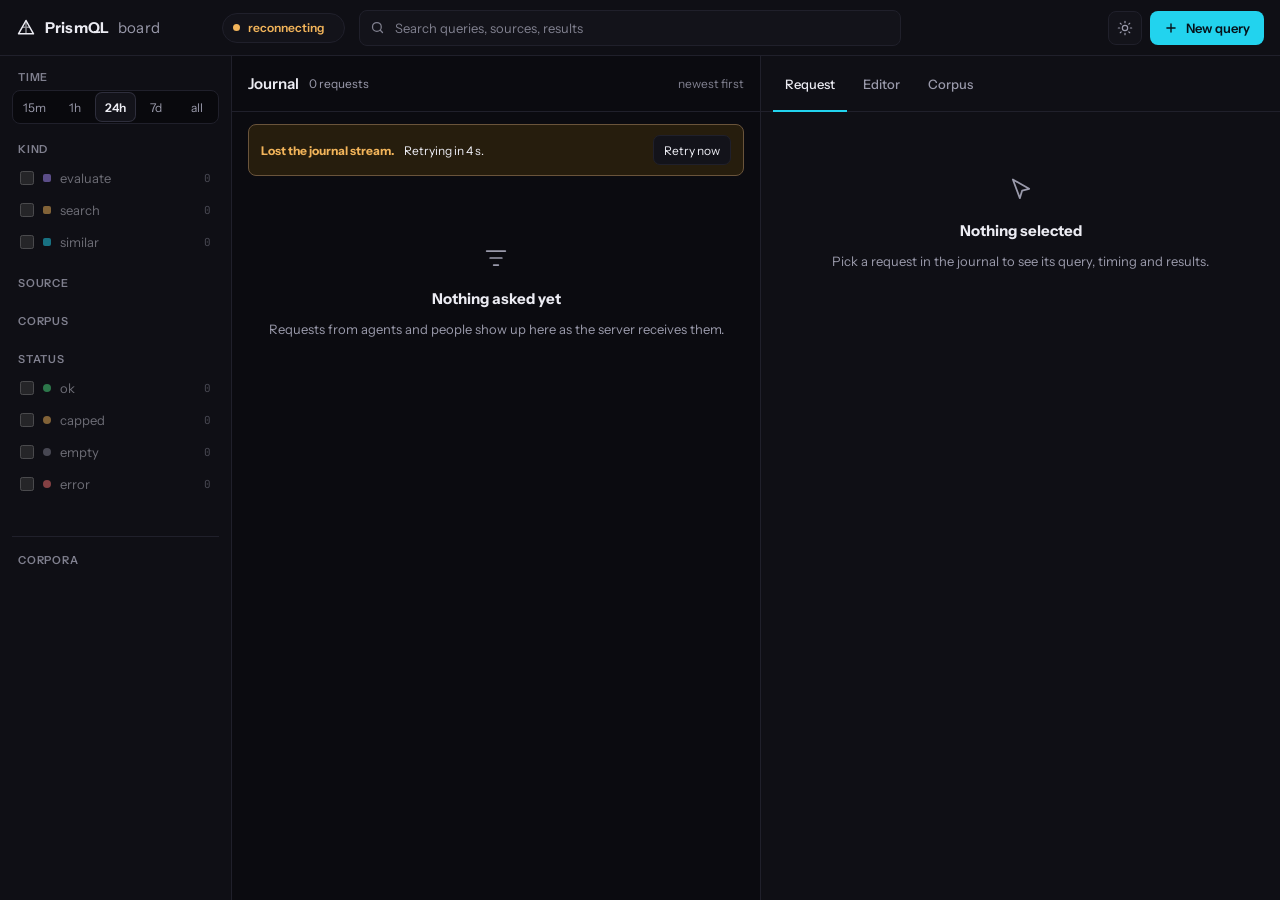
==== src/prismql/server/board/index.html @ 71e71f9e "Let the board's columns be resized Grips between the filters, the journal and the inspector drag wit" ====
<!doctype html>
<html lang="en">
<head>
  <meta charset="utf-8" />
  <meta name="viewport" content="width=device-width, initial-scale=1" />
  <title>PrismQL board</title>
  <link rel="preconnect" href="https://fonts.googleapis.com" />
  <link
    href="https://fonts.googleapis.com/css2?family=JetBrains+Mono:wght@400;500;600&family=Instrument+Sans:wght@400;500;600;700&display=swap"
    rel="stylesheet" />
  <link rel="stylesheet" href="board.css" />
  <link rel="stylesheet" href="board-views.css" />
  <link rel="stylesheet" href="board-full.css" />
  <link rel="stylesheet" href="board-corpus.css" />
</head>
<body>
  <div id="app" class="app t-dark">
    <header class="topbar" id="topbar">
      <div class="logo">
        <svg width="20" height="20" viewBox="0 0 24 24" fill="none" stroke="currentColor" stroke-width="1.8"
          stroke-linejoin="round" aria-hidden="true">
          <path d="M12 3 21 19H3z"></path>
          <path d="M12 3v16M7.5 11h9" opacity=".55"></path>
        </svg>
        PrismQL <span>board</span>
      </div>
      <button class="live off" type="button" id="live-toggle"
        aria-label="Resume the live journal" title="Resume the live journal">
        <i></i><b id="live-word">off</b><span id="live-sep" aria-hidden="true" hidden>&middot;</span><span
          id="live-note" aria-hidden="true"></span>
      </button>
      <label class="searchbox">
        <svg width="15" height="15" viewBox="0 0 24 24" fill="none" stroke="currentColor" stroke-width="2"
          stroke-linecap="round" aria-hidden="true">
          <circle cx="11" cy="11" r="7"></circle>
          <path d="m20 20-3.5-3.5"></path>
        </svg>
        <input type="search" id="search" placeholder="Search queries, sources, results"
          aria-label="Search the journal" />
      </label>
      <div style="margin-left: auto; display: flex; gap: 8px; align-items: center;">
        <button class="iconbtn" type="button" id="theme-toggle" aria-label="Switch to light theme"
          title="Switch to light theme">
          <svg id="theme-icon-sun" width="16" height="16" viewBox="0 0 24 24" fill="none" stroke="currentColor"
            stroke-width="1.8" stroke-linecap="round" aria-hidden="true">
            <circle cx="12" cy="12" r="4"></circle>
            <path
              d="M12 2v2M12 20v2M4.9 4.9l1.4 1.4M17.7 17.7l1.4 1.4M2 12h2M20 12h2M4.9 19.1l1.4-1.4M17.7 6.3l1.4-1.4">
            </path>
          </svg>
          <svg id="theme-icon-moon" width="16" height="16" viewBox="0 0 24 24" fill="none" stroke="currentColor"
            stroke-width="1.8" stroke-linecap="round" stroke-linejoin="round" aria-hidden="true" hidden>
            <path d="M20 14.5A8 8 0 0 1 9.5 4a8 8 0 1 0 10.5 10.5z"></path>
          </svg>
        </button>
        <button class="primary" type="button" id="new-query">
          <svg width="14" height="14" viewBox="0 0 24 24" fill="none" stroke="currentColor" stroke-width="2.4"
            stroke-linecap="round" aria-hidden="true">
            <path d="M12 5v14M5 12h14"></path>
          </svg>
          New query
        </button>
      </div>
    </header>

    <nav class="rail" id="rail" aria-label="Filters">
      <div>
        <h3>Time</h3>
        <div class="seg" id="rail-range" role="group" aria-label="Time range"></div>
      </div>
      <div>
        <h3>Kind</h3>
        <div id="rail-kind"></div>
      </div>
      <div>
        <h3>Source</h3>
        <div id="rail-source"></div>
      </div>
      <div>
        <h3>Corpus</h3>
        <div id="rail-corpus"></div>
      </div>
      <div>
        <h3>Status</h3>
        <div id="rail-status"></div>
      </div>
      <div id="rail-reset"></div>
      <div class="rail-corpora">
        <h3>Corpora</h3>
        <div id="rail-corpora"></div>
      </div>
    </nav>

    <main class="journal" id="journal" aria-label="Journal">
      <div class="jhead">
        <h2>Journal</h2>
        <span class="count" id="journal-count"></span>
        <div id="journal-errpill"></div>
        <span style="margin-left: auto; font-size: 12px; color: var(--faint);">newest first</span>
      </div>
      <div class="chips" id="journal-chips" hidden></div>
      <div class="list" id="journal-list" tabindex="0"
        aria-label="Requests. Arrow keys move, Enter opens the output full screen"></div>
    </main>

    <aside class="insp" id="inspector" aria-label="Inspector">
      <div class="tabs" role="tablist">
        <button class="tab on" id="tab-details" type="button" role="tab" aria-selected="true">Request</button>
        <button class="tab" id="tab-editor" type="button" role="tab" aria-selected="false">Editor</button>
        <button class="tab" id="tab-corpus" type="button" role="tab" aria-selected="false">Corpus</button>
      </div>
      <div class="pane" id="inspector-pane"></div>
    </aside>

    <section id="full" class="fv" tabindex="-1" aria-label="Request output" hidden></section>
  </div>

  <script src="prismql-lexer.js"></script>
  <script src="format.js"></script>
  <script src="query-format.js"></script>
  <script src="lexjson.js"></script>
  <script src="api.js"></script>
  <script src="board-util.js"></script>
  <script src="board-cols.js"></script>
  <script src="board-resize.js"></script>
  <script src="editor-logic.js"></script>
  <script src="editor-kinds.js"></script>
  <script src="inspector-format.js"></script>
  <script src="inspector-corpora.js"></script>
  <script src="inspector-page-logic.js"></script>
  <script src="inspector-ui.js"></script>
  <script src="inspector-fetch.js"></script>
  <script src="inspector-groups.js"></script>
  <script src="inspector-hits.js"></script>
  <script src="inspector-rows.js"></script>
  <script src="inspector-detail.js"></script>
  <script src="inspector-output.js"></script>
  <script src="rail.js"></script>
  <script src="corpus-logic.js"></script>
  <script src="corpus-schemas.js"></script>
  <script src="rail-corpora.js"></script>
  <script src="inspector-corpus.js"></script>
  <script src="journal-list.js"></script>
  <script src="journal.js"></script>
  <script src="inspector.js"></script>
  <script src="editor-actions.js"></script>
  <script src="editor-kindbar.js"></script>
  <script src="editor-build.js"></script>
  <script src="editor.js"></script>
  <script src="fullview-logic.js"></script>
  <script src="fullview-timeline-logic.js"></script>
  <script src="fullview-rows.js"></script>
  <script src="fullview-load.js"></script>
  <script src="fullview-rows-context.js"></script>
  <script src="fullview-data.js"></script>
  <script src="fullview-header.js"></script>
  <script src="fullview-fcenter.js"></script>
  <script src="fullview-summary.js"></script>
  <script src="fullview-timeline.js"></script>
  <script src="fullview-table.js"></script>
  <script src="fullview-focus.js"></script>
  <script src="fullview-body.js"></script>
  <script src="fullview.js"></script>
  <script src="board-stream.js"></script>
  <script src="board.js"></script>
</body>
</html>
---- src/prismql/server/board/board.css ----
/* PrismQL board — canvas tokens, base and layout (graph @aleph/prismql, node
   #76). Ported from docs/superpowers/specs/board-design/Main.dc.html
   <style> (~lines 14-97), one rule per line, same order as the canvas.
   Inspector/editor rules live in board-views.css, full-view rules in
   board-full.css — split to stay under the 150-line budget. The canvas's
   fixed 1440x900 becomes 100vw x 100vh here; .sc-interp qualifiers (a DC
   templating artifact, never present in this static markup) are dropped. */
html, body { height: 100%; }
.app {
  width: 100vw; height: 100vh; box-sizing: border-box;
  display: grid; grid-template-columns: var(--rail-w, 232px) minmax(0, 1fr) var(--insp-w, 520px);
  grid-template-rows: 56px minmax(0, 1fr); position: relative;
  background: var(--bg); color: var(--text); overflow: hidden;
  font-family: "Instrument Sans", system-ui, sans-serif;
}
/* explicit places, counted from the right: with the rail hidden on a
   narrow screen, auto-placement put the inspector first (#118) */
.rail { grid-row: 2; grid-column: 1 / 2; }
.journal { grid-row: 2; grid-column: -3 / -2; }
.insp { grid-row: 2; grid-column: -2 / -1; }
@media (max-width: 1099px) {
  .app { grid-template-columns: minmax(0, 1fr) var(--insp-w, 520px); }
  /* .app > … outranks the later .rail{display:flex} */
  .app > .rail, .app > .colgrip[data-col="rail"] { display: none; }
}
/* [hidden] is a UA default (display:none) that .fv{display:grid} on #full
   would otherwise override once that class alone decides visibility —
   pin it !important so the full view stays hidden until fullview.js
   removes the attribute (graph @aleph/prismql, node #76). */
[hidden] { display: none !important; }
body{margin:0;font-family:"Instrument Sans",system-ui,sans-serif;background:#0b0b10;color:#e8e8f0}
a{color:#22d3ee}a:hover{color:#67e8f9}
.t-dark{--bg:#0b0b10;--panel:#0f0f15;--surface:#13131a;--hover:#181821;--sel:#1a1f2c;--sunken:#09090d;--line:#20202b;--line-2:#2e2e3c;--text:#ececf3;--text-2:#c9c9d5;--muted:#9a9aab;--faint:#80808f;--ok:#4ade80;--ok-bg:#0f2418;--warn:#f2b45a;--warn-bg:#261d0d;--err:#f87171;--err-bg:#2a1214;--err-line:#5a2a2e;--focus:#22d3ee;--accent:#22d3ee;--accent-ink:#06121a;--mark:#3b3413;--k-evaluate:#a78bfa;--k-search:#f2b45a;--k-similar:#22d3ee;--tk-keyword:#b39dff;--tk-fn:#79c0ff;--tk-var:#eba6ff;--tk-str:#8ad9be;--tk-num:#6fe0c0;--tk-punct:#6f6f82;--skel:#16161f;--skel-hi:#22222e;color-scheme:dark}
.t-light{--bg:#f5f5f8;--panel:#fbfbfd;--surface:#ffffff;--hover:#f3f3f7;--sel:#e9f5f8;--sunken:#f0f0f4;--line:#e3e3ea;--line-2:#cfcfda;--text:#14141b;--text-2:#2d2d38;--muted:#585868;--faint:#6a6a79;--ok:#15803d;--ok-bg:#e8f6ed;--warn:#a1560b;--warn-bg:#fdf3e2;--err:#c81e1e;--err-bg:#fdefef;--err-line:#f1b5b5;--focus:#0e7490;--accent:#0e7490;--accent-ink:#ffffff;--mark:#fdf0b8;--k-evaluate:#6d28d9;--k-search:#a1560b;--k-similar:#0e7490;--tk-keyword:#6d28d9;--tk-fn:#1d4ed8;--tk-var:#a21caf;--tk-str:#047857;--tk-num:#0f766e;--tk-punct:#8a8a99;--skel:#ececf2;--skel-hi:#f8f8fb;color-scheme:light}
.app :focus-visible{outline:2px solid var(--focus);outline-offset:-2px}
.app .fv:focus-visible{outline:none}
.mono{font-family:"JetBrains Mono",ui-monospace,Menlo,monospace}
.tk-keyword{color:var(--tk-keyword);font-weight:600}.tk-fn{color:var(--tk-fn)}.tk-var{color:var(--tk-var);font-style:italic}.tk-str{color:var(--tk-str)}.tk-num{color:var(--tk-num)}.tk-punct{color:var(--tk-punct)}
button{font:inherit;color:inherit}
.topbar{grid-column:1 / -1;display:flex;align-items:center;gap:14px;padding:0 16px;border-bottom:1px solid var(--line);background:var(--panel)}
.logo{display:flex;align-items:center;gap:9px;font-weight:700;font-size:15px;letter-spacing:.01em;width:192px}
.logo > span{font-weight:400;color:var(--muted)}
.live{display:flex;align-items:center;gap:8px;height:30px;padding:0 12px 0 10px;border:1px solid var(--line);border-radius:999px;background:var(--surface);font-size:12px;color:var(--muted);cursor:pointer;white-space:nowrap}
.live:hover{border-color:var(--line-2)}
.live b{font-weight:600;color:var(--ok)}
.live i{width:7px;height:7px;border-radius:50%;background:var(--ok);animation:pulse 2s ease-out infinite}
.live.off b{color:var(--muted)}.live.off i{background:var(--faint);animation:none}
.live.down b{color:var(--warn)}.live.down i{background:var(--warn);animation:none}
@keyframes pulse{0%{box-shadow:0 0 0 0 color-mix(in srgb,var(--ok) 55%,transparent)}70%{box-shadow:0 0 0 6px transparent}100%{box-shadow:0 0 0 0 transparent}}
.searchbox{flex:1;max-width:520px;display:flex;align-items:center;gap:8px;height:34px;padding:0 10px;border:1px solid var(--line);border-radius:8px;background:var(--surface);color:var(--faint)}
.searchbox:focus-within{border-color:var(--focus)}
.searchbox input{flex:1;border:0;background:none;outline:none;font:inherit;font-size:13px;color:var(--text)}
.searchbox input::placeholder{color:var(--faint)}
.iconbtn{width:34px;height:34px;display:flex;align-items:center;justify-content:center;border:1px solid var(--line);border-radius:8px;background:var(--surface);color:var(--muted);cursor:pointer;padding:0;flex-shrink:0}
.iconbtn:hover{color:var(--text);border-color:var(--line-2)}
.iconbtn.sm{width:28px;height:28px;border-radius:6px}
.primary{display:flex;align-items:center;gap:8px;height:34px;padding:0 14px;border:0;border-radius:8px;background:var(--accent);color:var(--accent-ink);font-weight:600;font-size:13px;cursor:pointer;white-space:nowrap}
.primary:hover{filter:brightness(1.08)}
.primary:disabled{opacity:.6;cursor:progress}
.ghost{display:flex;align-items:center;gap:6px;height:30px;padding:0 10px;border:1px solid var(--line);border-radius:7px;background:var(--surface);font-size:12px;color:var(--text);cursor:pointer;white-space:nowrap}
.ghost:hover{border-color:var(--line-2)}
.kbd{font:500 10px "JetBrains Mono",monospace;padding:1px 5px;border-radius:4px;border:1px solid color-mix(in srgb,currentColor 35%,transparent);opacity:.8}
.rail{border-right:1px solid var(--line);background:var(--panel);overflow:auto;padding:14px 12px 20px;display:flex;flex-direction:column;gap:18px}
.rail h3{margin:0 0 6px 6px;font-size:11px;font-weight:600;letter-spacing:.07em;text-transform:uppercase;color:var(--faint)}
.seg{display:grid;grid-template-columns:repeat(5,minmax(0,1fr));gap:2px;padding:2px;border:1px solid var(--line);border-radius:8px;background:var(--sunken)}
.seg button{height:28px;border:0;border-radius:6px;background:none;font-size:12px;color:var(--muted);cursor:pointer}
.seg button:hover{color:var(--text)}
.seg button.on{background:var(--surface);color:var(--text);font-weight:600;box-shadow:0 0 0 1px var(--line-2)}
.facet{display:flex;align-items:center;gap:9px;height:32px;padding:0 8px;border-radius:7px;font-size:13px;color:var(--text-2);cursor:pointer}
.facet:hover{background:var(--hover)}
.facet input{margin:0;width:14px;height:14px;accent-color:var(--focus);flex-shrink:0}
.facet .dot{width:8px;height:8px;border-radius:2px;flex-shrink:0}
.facet .n{margin-left:auto;font:11px "JetBrains Mono",monospace;color:var(--faint)}
.facet .who{font-size:10px;color:var(--faint);border:1px solid var(--line);border-radius:4px;padding:0 4px;line-height:15px}
.facet.zero{opacity:.5}
.reset{align-self:flex-start;margin-left:6px;border:0;background:none;padding:0;font-size:12px;color:var(--accent);cursor:pointer;text-decoration:underline;text-underline-offset:3px}
.journal{display:flex;flex-direction:column;min-width:0;min-height:0;background:var(--bg)}
.jhead{display:flex;align-items:center;gap:10px;padding:12px 16px;border-bottom:1px solid var(--line);min-height:56px;box-sizing:border-box;flex-wrap:wrap}
.jhead h2{margin:0;font-size:15px;font-weight:600}
.jhead .count{font-size:12px;color:var(--muted)}
.errpill{display:flex;align-items:center;gap:6px;height:24px;padding:0 9px;border-radius:999px;border:1px solid var(--err-line);background:var(--err-bg);color:var(--err);font-size:12px;cursor:pointer}
.chips{display:flex;gap:6px;flex-wrap:wrap;padding:8px 16px;border-bottom:1px solid var(--line)}
.chip{display:flex;align-items:center;gap:6px;height:26px;padding:0 4px 0 10px;border:1px solid var(--line-2);border-radius:999px;background:var(--surface);font-size:12px;color:var(--text-2)}
.chip b{font-weight:500;color:var(--faint)}
.chip button{width:20px;height:20px;border:0;border-radius:50%;background:none;color:var(--faint);cursor:pointer;display:flex;align-items:center;justify-content:center;padding:0}
.chip button:hover{background:var(--hover);color:var(--text)}
.newpill{margin:10px auto 0;display:flex;align-items:center;gap:8px;height:30px;padding:0 14px;border:0;border-radius:999px;background:var(--accent);color:var(--accent-ink);font-size:12px;font-weight:600;cursor:pointer;box-shadow:0 4px 14px rgba(0,0,0,.25)}
.list{flex:1;min-height:0;overflow:auto;outline:none}
.day{position:sticky;top:0;z-index:1;display:flex;gap:8px;align-items:baseline;padding:8px 16px;background:color-mix(in srgb,var(--bg) 92%,transparent);backdrop-filter:blur(6px);border-bottom:1px solid var(--line);font-size:12px;font-weight:600;color:var(--text)}
.day > span{font-weight:400;color:var(--faint)}
.row{display:grid;grid-template-columns:76px minmax(0,1fr);gap:12px;width:100%;box-sizing:border-box;padding:10px 16px 10px 16px;border:0;border-bottom:1px solid var(--line);background:none;text-align:left;cursor:pointer;position:relative}
.row:hover{background:var(--hover)}
.row.sel{background:var(--sel)}
.row.sel::before{content:"";position:absolute;left:0;top:0;bottom:0;width:2px;background:var(--accent)}
.row.fresh{animation:fresh 2.4s ease-out}
@keyframes fresh{from{background:color-mix(in srgb,var(--accent) 18%,transparent)}to{background:transparent}}
.time{display:flex;flex-direction:column;gap:2px;padding-top:1px}
.time .abs{font:500 12px "JetBrains Mono",monospace;color:var(--text-2)}
.time .rel{font-size:11px;color:var(--faint)}
.rmain{display:flex;flex-direction:column;gap:5px;min-width:0}
.meta{display:flex;align-items:center;gap:8px;font-size:12px;color:var(--muted);min-width:0}
.kind{font:600 10px "JetBrains Mono",monospace;letter-spacing:.04em;text-transform:uppercase;padding:2px 6px;border-radius:4px;border:1px solid var(--line-2);background:var(--surface)}
.kind.evaluate{color:var(--k-evaluate)}.kind.search{color:var(--k-search)}.kind.similar{color:var(--k-similar)}
.src{color:var(--text);font-weight:500}
.corpus{color:var(--faint)}
.res{margin-left:auto;display:flex;align-items:center;gap:6px;font:12px "JetBrains Mono",monospace;color:var(--text-2);white-space:nowrap}
.res.s-error{color:var(--err)}.res.s-capped{color:var(--warn)}.res.s-empty{color:var(--faint)}
.dur{font:11px "JetBrains Mono",monospace;color:var(--faint);width:58px;text-align:right;white-space:nowrap}
.dur.slow{color:var(--warn)}
.qline{font:12.5px/1.5 "JetBrains Mono",monospace;color:var(--text-2);white-space:nowrap;overflow:hidden;text-overflow:ellipsis}
.empty{display:flex;flex-direction:column;align-items:center;gap:10px;padding:64px 24px;text-align:center;font-size:13px;line-height:1.5;color:var(--muted)}
.empty strong{font-size:15px;color:var(--text)}
.banner{display:flex;align-items:center;gap:10px;margin:12px 16px 4px;padding:10px 12px;border:1px solid color-mix(in srgb,var(--warn) 35%,var(--line));border-radius:8px;background:var(--warn-bg);font-size:12px;color:var(--text)}
.banner b{color:var(--warn)}
---- src/prismql/server/board/board-views.css ----
/* PrismQL board — inspector and editor rules (graph @aleph/prismql, node
   #76). Ported from Main.dc.html ~lines 98-164, one rule per line, same
   order as the canvas. Full-view rules live in board-full.css. */
.insp{border-left:1px solid var(--line);background:var(--panel);display:flex;flex-direction:column;min-width:0;min-height:0}
.tabs{display:flex;gap:4px;padding:0 12px;border-bottom:1px solid var(--line);height:56px;align-items:stretch;box-sizing:border-box}
.tab{display:flex;align-items:center;gap:8px;padding:1px 12px 0;box-sizing:border-box;border:0;border-bottom:2px solid transparent;background:none;font-size:13px;font-weight:500;color:var(--muted);cursor:pointer;margin-bottom:-1px}
.tab:hover{color:var(--text)}
.tab.on{color:var(--text);border-bottom-color:var(--accent)}
.pane{flex:1;min-height:0;overflow:auto;padding:16px 18px 24px;display:flex;flex-direction:column;gap:16px}
/* Finding 6: "Nothing selected" is the pane's only content then — cancel
   the pane's own top padding so its icon/title fall on the same lines as
   the journal's "Nothing asked yet" (#journal-list has no top padding). */
.pane > .empty{margin-top:-16px}
.dhead{display:flex;align-items:center;gap:8px}
.badge{display:flex;align-items:center;gap:5px;height:22px;padding:0 8px;border-radius:999px;font-size:11px;font-weight:600}
.badge.s-ok{color:var(--ok);background:var(--ok-bg)}.badge.s-error{color:var(--err);background:var(--err-bg)}.badge.s-capped{color:var(--warn);background:var(--warn-bg)}.badge.s-empty{color:var(--muted);background:var(--sunken)}
.when{font-size:18px;font-weight:600;letter-spacing:-.005em;color:var(--text);margin:0}
.when > span{font-weight:400;color:var(--muted);font-size:14px}
.code{position:relative;border:1px solid var(--line);border-radius:10px;background:var(--surface);padding:12px 44px 12px 14px;font:13px/1.6 "JetBrains Mono",monospace;color:var(--text-2);white-space:pre-wrap;word-break:break-word}
.code .copy{position:absolute;top:8px;right:8px}
.acts{display:flex;gap:8px}
.kv{display:grid;grid-template-columns:96px minmax(0,1fr);gap:8px 12px;font-size:13px;margin:0}
.kv dt{color:var(--faint)}
.kv dd{margin:0;color:var(--text-2);min-width:0}
.sect{display:flex;align-items:center;gap:8px;font-size:11px;font-weight:600;letter-spacing:.07em;text-transform:uppercase;color:var(--faint);padding-top:4px;border-top:1px solid var(--line);padding-top:16px}
.sect .push{margin-left:auto;text-transform:none;letter-spacing:0;font-weight:400}
.chains{display:flex;flex-direction:column;gap:12px}
.chain{border:1px solid var(--line);border-radius:10px;background:var(--surface);padding:10px 12px}
.gtitle{display:flex;gap:8px;font:11px "JetBrains Mono",monospace;color:var(--faint);margin-bottom:8px}
.ev{display:grid;grid-template-columns:22px minmax(0,1fr);gap:10px}
.ev .n{width:20px;height:20px;border-radius:50%;border:1px solid var(--line-2);background:var(--panel);color:var(--k-evaluate);font:600 10px "JetBrains Mono",monospace;display:flex;align-items:center;justify-content:center}
.ev .l{display:flex;gap:8px;flex-wrap:wrap;align-items:baseline;font-size:11px;color:var(--muted)}
.ev .l .k{font:600 11px "JetBrains Mono",monospace;color:var(--text)}
.ev .l .a{color:var(--k-similar)}
.ev .l .t{font-family:"JetBrains Mono",monospace;margin-left:auto}
.ev .x{font-size:13px;line-height:1.5;color:var(--text-2);margin-top:3px}
/* one rail through a group: the badge sits on it, and a stem runs from each
   badge down through its text to the gap line and the next badge */
.ev .spine{display:flex;flex-direction:column;align-items:center}
.ev:not(:last-child) .spine::after{content:"";flex:1;width:1px;background:var(--line-2)}
.gapl{display:grid;grid-template-columns:22px minmax(0,1fr);gap:10px;align-items:center;height:26px}
.gapl i{justify-self:center;width:1px;height:100%;background:var(--line-2)}
.gapl > span{font:11px "JetBrains Mono",monospace;color:var(--faint)}
.hit{display:grid;grid-template-columns:52px minmax(0,1fr);gap:12px;padding:10px 0;border-bottom:1px solid var(--line)}
.hit:last-child{border-bottom:0}
.hit.noscore{grid-template-columns:minmax(0,1fr)}
.hit .sc{font:500 12px "JetBrains Mono",monospace;color:var(--k-similar)}
.hit .bar{height:3px;border-radius:2px;background:var(--line-2);margin-top:6px;overflow:hidden}
.hit .bar i{display:block;height:3px;background:var(--k-similar)}
.hit .x{font-size:13px;line-height:1.5;color:var(--text-2);margin-top:3px}
mark{background:var(--mark);color:inherit;border-radius:2px;padding:0 1px}
.rows-table{width:100%;border-collapse:collapse;font-size:13px}
.rows-table td{padding:7px 10px;border-bottom:1px solid var(--line);color:var(--text-2)}
.rows-table tr:last-child td{border-bottom:0}
.rows-table .k{font:12px "JetBrains Mono",monospace;color:var(--text)}
.rows-table .v{text-align:right;font:12px "JetBrains Mono",monospace}
.big{display:flex;align-items:baseline;gap:10px;padding:14px 16px;border:1px solid var(--line);border-radius:10px;background:var(--surface)}
.big b{font:600 32px "JetBrains Mono",monospace;color:var(--text)}
.big > span{font-size:13px;color:var(--muted)}
.errbox{border:1px solid var(--err-line);border-radius:10px;background:var(--err-bg);padding:12px 14px;display:flex;flex-direction:column;gap:6px}
.errbox .m{font:13px/1.5 "JetBrains Mono",monospace;color:var(--err)}
.errbox .p{font-size:12px;color:var(--muted)}
.file{display:flex;align-items:center;gap:10px;padding:12px 14px;border:1px solid var(--line);border-radius:10px;background:var(--surface);font-size:13px;color:var(--text-2)}
.file code{font:12px "JetBrains Mono",monospace;color:var(--text)}
.more{display:flex;align-items:center;gap:10px;font-size:12px;color:var(--muted)}
.editor{position:relative;height:188px;border:1px solid var(--line);border-radius:10px;background:var(--surface);flex-shrink:0}
.editor:focus-within{border-color:var(--focus)}
.editor.bad{border-color:var(--err)}
.editor pre,.editor textarea{position:absolute;top:0;left:0;width:100%;height:100%;margin:0;box-sizing:border-box;padding:12px 14px;border:0;font:13px/1.6 "JetBrains Mono",ui-monospace,Menlo,monospace;white-space:pre-wrap;word-break:break-word;letter-spacing:0}
.editor pre{color:var(--text-2);pointer-events:none;overflow:hidden}
.editor textarea{background:transparent;color:transparent;caret-color:var(--text);resize:none;outline:none;overflow:auto;border-radius:10px}
.editor textarea::selection{background:color-mix(in srgb,var(--focus) 30%,transparent);color:transparent}
.opts{display:flex;align-items:center;gap:14px;font-size:12px;color:var(--muted);flex-wrap:wrap}
.opts label{display:flex;align-items:center;gap:7px}
.field{height:30px;box-sizing:border-box;padding:0 8px;border:1px solid var(--line);border-radius:7px;background:var(--surface);color:var(--text);font:inherit;font-size:12px}
.opts input[type=checkbox]{margin:0;accent-color:var(--focus)}
.inline-err{display:flex;gap:10px;align-items:baseline;padding:10px 12px;border:1px solid var(--err-line);border-radius:8px;background:var(--err-bg);font:12px "JetBrains Mono",monospace;color:var(--err)}
.inline-note,.dict-note{font-size:11px;color:var(--faint);padding:2px 0}
.recent{display:flex;flex-direction:column}
.recent button{display:grid;grid-template-columns:64px minmax(0,1fr);gap:10px;padding:8px 6px;border:0;border-bottom:1px solid var(--line);background:none;text-align:left;cursor:pointer;border-radius:0}
.recent button:hover{background:var(--hover)}
.recent .t{font:11px "JetBrains Mono",monospace;color:var(--faint);padding-top:2px}
.recent .q{font:12px/1.5 "JetBrains Mono",monospace;color:var(--text-2);white-space:nowrap;overflow:hidden;text-overflow:ellipsis}
.skel{height:64px;border-radius:10px;background:linear-gradient(90deg,var(--skel) 30%,var(--skel-hi) 50%,var(--skel) 70%);background-size:300% 100%;animation:shimmer 1.3s linear infinite}
@keyframes shimmer{from{background-position:100% 0}to{background-position:-200% 0}}
/* the editor's kind switch and a scout's number fields (#111) */
.seg.kinds{grid-template-columns:repeat(3,minmax(0,1fr));flex-shrink:0}
.field.num{width:64px}
.editor textarea::placeholder{color:var(--faint)}
.recent .k{color:var(--faint);margin-right:8px}
/* the grips between the columns (#118); board-resize.js sets the widths */
.colgrip{position:absolute;top:56px;bottom:0;width:9px;z-index:5;cursor:col-resize;touch-action:none;outline:none}
.colgrip[data-col=rail]{left:calc(var(--rail-w,232px) - 4px)}
.colgrip[data-col=insp]{right:calc(var(--insp-w,520px) - 5px)}
.colgrip::after{content:"";position:absolute;left:3px;top:0;bottom:0;width:3px;border-radius:2px;background:transparent;transition:background .12s}
.colgrip:hover::after,.colgrip:focus-visible::after,.colgrip.on::after{background:var(--focus)}
.app.resizing{cursor:col-resize;user-select:none}
---- src/prismql/server/board/board-full.css ----
/* PrismQL board — the full-view overlay (#full): timeline, table, raw
   JSONL (graph @aleph/prismql, node #76). Ported from Main.dc.html ~lines
   165-249, one rule per line, same order as the canvas. */
.fv{position:absolute;top:0;left:0;right:0;bottom:0;z-index:20;display:grid;grid-template-rows:56px auto auto minmax(0,1fr);background:var(--bg);outline:none}
.fhead{display:flex;align-items:center;gap:12px;padding:0 16px;border-bottom:1px solid var(--line);background:var(--panel);min-width:0}
.back{display:flex;align-items:center;gap:8px;height:34px;padding:0 10px 0 8px;border:1px solid var(--line);border-radius:8px;background:var(--surface);font-size:13px;font-weight:500;cursor:pointer;flex:none}
.back:hover{border-color:var(--line-2)}
.vsep{width:1px;height:24px;background:var(--line);flex:none}
.fwhen{font-size:14px;font-weight:600;color:var(--text);white-space:nowrap}
.fwhen > span{font-weight:400;color:var(--muted)}
.fmeta{font-size:12px;color:var(--muted);white-space:nowrap;overflow:hidden;text-overflow:ellipsis;min-width:0}
.fmeta b{font-weight:500;color:var(--text-2)}
.iconbtn:disabled{opacity:.4;cursor:default}
.fsum{display:grid;grid-template-columns:minmax(0,1fr) auto;gap:16px;padding:16px 24px;border-bottom:1px solid var(--line);align-items:stretch}
.fsum .code{max-height:96px;overflow:auto;box-sizing:border-box}
.tiles{display:grid;grid-template-columns:repeat(4,148px);gap:8px}
.tile{border:1px solid var(--line);border-radius:10px;background:var(--surface);padding:10px 12px;display:flex;flex-direction:column;gap:4px;justify-content:center}
.tile b{font:600 15px "JetBrains Mono",monospace;color:var(--text);white-space:nowrap;overflow:hidden;text-overflow:ellipsis;min-width:0}
.tile > span{font-size:11px;color:var(--faint)}
.fbar{display:flex;align-items:center;gap:12px;padding:10px 24px;border-bottom:1px solid var(--line);min-width:0}
.vseg{display:flex;gap:2px;padding:2px;border:1px solid var(--line);border-radius:8px;background:var(--sunken);flex:none}
.vseg button{height:28px;padding:0 12px;border:0;border-radius:6px;background:none;font-size:12px;color:var(--muted);cursor:pointer;white-space:nowrap}
.vseg button:hover{color:var(--text)}
.vseg button.on{background:var(--surface);color:var(--text);font-weight:600;box-shadow:0 0 0 1px var(--line-2)}
.fsearch{width:240px;flex:none;height:32px}
.achips{display:flex;gap:6px;min-width:0;overflow:hidden}
.achip{height:28px;padding:0 10px;border:1px solid var(--line);border-radius:999px;background:var(--surface);font-size:12px;color:var(--muted);cursor:pointer;white-space:nowrap}
.achip:hover{color:var(--text)}
.achip.on{border-color:var(--k-similar);color:var(--text);background:color-mix(in srgb,var(--k-similar) 14%,var(--surface))}
.fnote{margin-left:auto;font-size:12px;color:var(--faint);white-space:nowrap;flex:none}
.fbody{min-height:0;display:grid;grid-template-rows:minmax(0,1fr)}
.tl{display:grid;grid-template-columns:340px minmax(0,1fr);min-height:0}
.gnav{border-right:1px solid var(--line);overflow:auto;background:var(--panel)}
.gitem{display:flex;flex-direction:column;gap:5px;width:100%;box-sizing:border-box;padding:12px 16px;border:0;border-bottom:1px solid var(--line);background:none;text-align:left;cursor:pointer;position:relative}
.gitem:hover{background:var(--hover)}
.gitem.on{background:var(--sel)}
.gitem.on::before{content:"";position:absolute;left:0;top:0;bottom:0;width:2px;background:var(--accent)}
.gitem .top{display:flex;gap:8px;align-items:baseline;font-size:12px;color:var(--muted)}
.gitem .top b{font:600 12px "JetBrains Mono",monospace;color:var(--text)}
.gitem .top .ag{color:var(--k-similar)}
.gitem .top .sp{margin-left:auto;font:11px "JetBrains Mono",monospace}
.gitem .sn{font-size:12.5px;color:var(--text-2);white-space:nowrap;overflow:hidden;text-overflow:ellipsis}
.gitem .dt{font:11px "JetBrains Mono",monospace;color:var(--faint)}
.gdetail{overflow:auto;padding:24px 40px 48px 24px}
.gdh{display:flex;align-items:baseline;gap:12px;margin:0 0 20px 170px;flex-wrap:wrap}
.gdh h3{margin:0;font-size:20px;font-weight:600}
.gdh > span{font-size:13px;color:var(--muted)}
.tev{display:grid;grid-template-columns:132px 24px minmax(0,1fr);column-gap:14px}
.tev .tm{text-align:right;padding-top:11px}
.tev .tm b{display:block;font:600 14px "JetBrains Mono",monospace;color:var(--text)}
.tev .tm > span{font:11px "JetBrains Mono",monospace;color:var(--faint)}
/* one dashed line through a group: it enters each dot from above (except
   the first) and leaves it downwards (except the last), meeting the gap rows */
.tev .rl{display:flex;flex-direction:column;align-items:center}
.tev .rl::before{content:"";flex:none;height:15px}
.tev .rl i{flex:none;width:10px;height:10px;border-radius:50%;border:2px solid var(--k-evaluate);background:var(--bg)}
.tev ~ .tev .rl::before,.tev:not(:last-child) .rl::after{width:2px;background:repeating-linear-gradient(to bottom,var(--line-2) 0 4px,transparent 4px 8px)}
.tev:not(:last-child) .rl::after{content:"";flex:1}
.tev .card{border:1px solid var(--line);border-radius:10px;background:var(--surface);padding:12px 16px}
.tev .card .l{display:flex;gap:10px;align-items:baseline;font-size:12px;color:var(--muted)}
.tev .card .l .k{font:600 12px "JetBrains Mono",monospace;color:var(--text)}
.tev .card .l .a{color:var(--k-similar)}
.tev .card .l .e{margin-left:auto;font:11px "JetBrains Mono",monospace;color:var(--faint)}
.tev .card .x{font-size:15px;line-height:1.6;color:var(--text-2);margin-top:6px}
.tgap{display:grid;grid-template-columns:132px 24px minmax(0,1fr);column-gap:14px;height:72px}
.tgap .rl{display:flex;justify-content:center}
.tgap .rl em{width:2px;height:100%;background:repeating-linear-gradient(to bottom,var(--line-2) 0 4px,transparent 4px 8px)}
.tgap .lab{align-self:center;font:12px "JetBrains Mono",monospace;color:var(--faint)}
.tgap .dur{align-self:center;text-align:right;width:auto;font:600 12px "JetBrains Mono",monospace;color:var(--muted)}
.tbl{overflow:auto;min-height:0;font-size:13px}
.tr{display:grid;column-gap:16px;padding:0 24px;border-bottom:1px solid var(--line);align-items:start}
.tr > span{padding:10px 0;min-width:0}
.tr:not(.th):hover{background:var(--hover)}
.tr.th{position:sticky;top:0;z-index:1;background:var(--panel)}
.tr.th > span{font-size:11px;font-weight:600;letter-spacing:.06em;text-transform:uppercase;color:var(--faint)}
.tr.first{border-top:1px solid var(--line-2)}
.tr .m{font:12px/1.6 "JetBrains Mono",monospace;color:var(--text-2);white-space:nowrap}
.tr .k{font:600 12px/1.6 "JetBrains Mono",monospace;color:var(--text);white-space:nowrap;overflow:hidden;text-overflow:ellipsis}
.tr .a{color:var(--k-similar);white-space:nowrap;overflow:hidden;text-overflow:ellipsis}
.tr .g{font:600 12px/1.6 "JetBrains Mono",monospace;color:var(--k-evaluate)}
.tr .x{color:var(--text-2);line-height:1.55}
.tr .v{font:12px/1.6 "JetBrains Mono",monospace;color:var(--text-2)}
.tr .sbar{height:3px;border-radius:2px;background:var(--line-2);margin-top:6px;overflow:hidden;width:72px}
.tr .sbar i{display:block;height:3px;background:var(--k-similar)}
.raw{overflow:auto;min-height:0;padding:12px 0;font:12.5px/1.7 "JetBrains Mono",monospace;background:var(--sunken)}
.raw .ln{display:grid;grid-template-columns:56px minmax(0,1fr);column-gap:16px}
.raw .ln:hover{background:var(--hover)}
.raw .no{text-align:right;color:var(--faint);user-select:none}
.raw .cd{white-space:pre-wrap;word-break:break-word;color:var(--text-2);padding-right:24px}
.fcenter{display:flex;flex-direction:column;align-items:center;justify-content:center;gap:14px;padding:40px;text-align:center;overflow:auto}
.huge{font:600 112px/1 "JetBrains Mono",monospace;color:var(--text);letter-spacing:-.02em}
.fcenter .lbl{font-size:15px;color:var(--muted)}
.fcenter .errbox{width:720px;text-align:left}
.fcenter .errbox .m{font-size:15px}
---- src/prismql/server/board/board-corpus.css ----
/* The rail's Corpora block and the inspector's Corpus tab (graph
   @aleph/prismql, node #86). Same tokens and row metrics as the rail facets
   and the Request pane, so the two read as one board. */
.rail-corpora{border-top:1px solid var(--line);padding-top:16px}
.crow{display:flex;align-items:center;gap:8px;width:100%;height:32px;padding:0 8px;border:0;border-radius:7px;background:none;font:inherit;font-size:13px;color:var(--text-2);cursor:pointer;text-align:left;box-sizing:border-box}
.crow:hover{background:var(--hover)}
.crow.on{background:var(--sel);color:var(--text)}
.crow .cn{min-width:0;overflow:hidden;text-overflow:ellipsis;white-space:nowrap}
.crow .cmark{font-size:10px;color:var(--faint);border:1px solid var(--line);border-radius:4px;padding:0 4px;line-height:15px;flex-shrink:0}
.crow .n{margin-left:auto;font:11px "JetBrains Mono",monospace;color:var(--faint);flex-shrink:0}
.cname{font-size:16px;font-weight:600;color:var(--text)}
.caps{display:flex;flex-wrap:wrap;gap:6px;margin-left:auto}
.cap{display:inline-flex;align-items:center;height:22px;padding:0 8px;border-radius:999px;font-size:11px;font-weight:600;color:var(--faint);background:var(--sunken);text-decoration:line-through;text-decoration-thickness:1px}
.cap.on{color:var(--ok);background:var(--ok-bg);text-decoration:none}
.flds{display:flex;flex-direction:column;margin-top:-8px}
.fld{display:flex;flex-direction:column;gap:6px;padding:10px 0;border-bottom:1px solid var(--line)}
.fld:last-child{border-bottom:0}
.fld .fh{display:flex;align-items:baseline;gap:8px;min-width:0}
.fld .fn{font:600 13px "JetBrains Mono",monospace;color:var(--text);overflow-wrap:anywhere}
.fld .ft{font:11px "JetBrains Mono",monospace;color:var(--faint)}
.fld .role{font-size:10px;color:var(--k-evaluate);border:1px solid currentColor;border-radius:4px;padding:0 4px;line-height:15px}
.fld .cov{margin-left:auto;font-size:11px;color:var(--faint);white-space:nowrap}
.vals{display:flex;flex-wrap:wrap;gap:4px 6px}
.val{display:inline-flex;align-items:baseline;gap:6px;max-width:100%;box-sizing:border-box;padding:2px 8px;border:1px solid var(--line);border-radius:6px;background:var(--surface);font:12px/1.5 "JetBrains Mono",monospace;color:var(--text-2);white-space:nowrap;overflow:hidden;text-overflow:ellipsis}
.val b{font-weight:400;font-size:11px;color:var(--faint)}
.vnote{font-size:12px;color:var(--faint)}
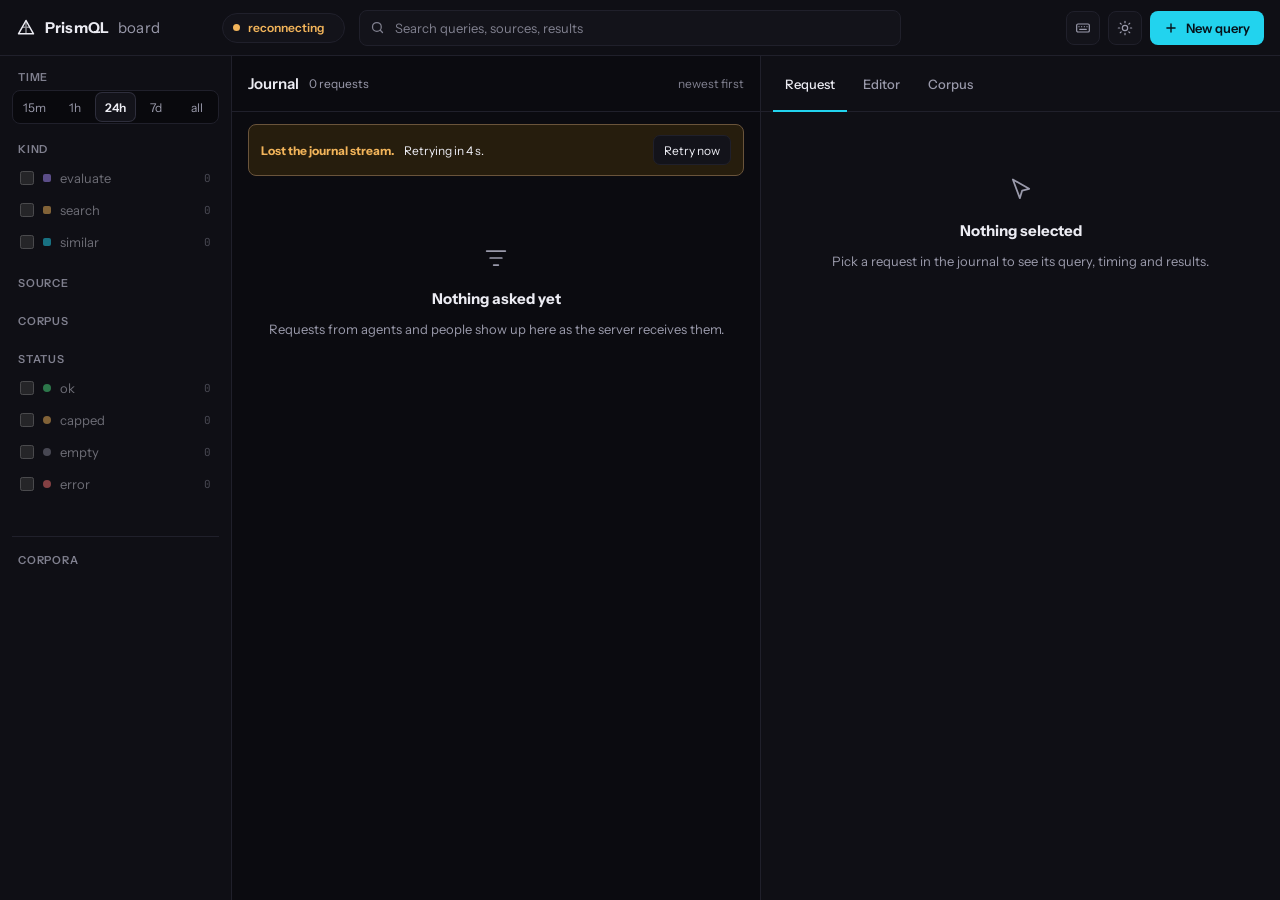
==== commit 7a6975c5: "Open the keyboard shortcuts from a topbar button The ? list was only reachable if you knew the key. " ====
--- a/src/prismql/server/board/index.html
+++ b/src/prismql/server/board/index.html
@@ -39,6 +39,14 @@
           aria-label="Search the journal" />
       </label>
       <div style="margin-left: auto; display: flex; gap: 8px; align-items: center;">
+        <button class="iconbtn" type="button" id="keys-toggle" aria-label="Keyboard shortcuts"
+          title="Keyboard shortcuts (?)" aria-haspopup="dialog">
+          <svg width="16" height="16" viewBox="0 0 24 24" fill="none" stroke="currentColor" stroke-width="1.8"
+            stroke-linecap="round" stroke-linejoin="round" aria-hidden="true">
+            <rect x="2.5" y="6" width="19" height="12" rx="2"></rect>
+            <path d="M6 10h.01M10 10h.01M14 10h.01M18 10h.01M7 14h10"></path>
+          </svg>
+        </button>
         <button class="iconbtn" type="button" id="theme-toggle" aria-label="Switch to light theme"
           title="Switch to light theme">
           <svg id="theme-icon-sun" width="16" height="16" viewBox="0 0 24 24" fill="none" stroke="currentColor"
@@ -130,9 +138,15 @@
   <script src="inspector-page-logic.js"></script>
   <script src="inspector-ui.js"></script>
   <script src="inspector-fetch.js"></script>
+  <script src="explain-format.js"></script>
+  <script src="inspector-context-logic.js"></script>
+  <script src="inspector-context.js"></script>
   <script src="inspector-groups.js"></script>
   <script src="inspector-hits.js"></script>
   <script src="inspector-rows.js"></script>
+  <script src="finding.js"></script>
+  <script src="board-link.js"></script>
+  <script src="board-keys.js"></script>
   <script src="inspector-detail.js"></script>
   <script src="inspector-output.js"></script>
   <script src="rail.js"></script>
@@ -149,12 +163,14 @@
   <script src="editor.js"></script>
   <script src="fullview-logic.js"></script>
   <script src="fullview-timeline-logic.js"></script>
+  <script src="fullview-nav-logic.js"></script>
   <script src="fullview-rows.js"></script>
   <script src="fullview-load.js"></script>
   <script src="fullview-rows-context.js"></script>
   <script src="fullview-data.js"></script>
   <script src="fullview-header.js"></script>
   <script src="fullview-fcenter.js"></script>
+  <script src="fullview-pager.js"></script>
   <script src="fullview-summary.js"></script>
   <script src="fullview-timeline.js"></script>
   <script src="fullview-table.js"></script>
--- a/src/prismql/server/board/board.css
+++ b/src/prismql/server/board/board.css
@@ -57,6 +57,7 @@
 .primary{display:flex;align-items:center;gap:8px;height:34px;padding:0 14px;border:0;border-radius:8px;background:var(--accent);color:var(--accent-ink);font-weight:600;font-size:13px;cursor:pointer;white-space:nowrap}
 .primary:hover{filter:brightness(1.08)}
 .primary:disabled{opacity:.6;cursor:progress}
+.primary.sm{height:28px;padding:0 12px;font-size:12px;gap:6px}
 .ghost{display:flex;align-items:center;gap:6px;height:30px;padding:0 10px;border:1px solid var(--line);border-radius:7px;background:var(--surface);font-size:12px;color:var(--text);cursor:pointer;white-space:nowrap}
 .ghost:hover{border-color:var(--line-2)}
 .kbd{font:500 10px "JetBrains Mono",monospace;padding:1px 5px;border-radius:4px;border:1px solid color-mix(in srgb,currentColor 35%,transparent);opacity:.8}
--- a/src/prismql/server/board/board-views.css
+++ b/src/prismql/server/board/board-views.css
@@ -18,7 +18,7 @@
 .when > span{font-weight:400;color:var(--muted);font-size:14px}
 .code{position:relative;border:1px solid var(--line);border-radius:10px;background:var(--surface);padding:12px 44px 12px 14px;font:13px/1.6 "JetBrains Mono",monospace;color:var(--text-2);white-space:pre-wrap;word-break:break-word}
 .code .copy{position:absolute;top:8px;right:8px}
-.acts{display:flex;gap:8px}
+.acts{display:flex;flex-wrap:wrap;gap:8px}
 .kv{display:grid;grid-template-columns:96px minmax(0,1fr);gap:8px 12px;font-size:13px;margin:0}
 .kv dt{color:var(--faint)}
 .kv dd{margin:0;color:var(--text-2);min-width:0}
@@ -95,3 +95,30 @@
 .colgrip::after{content:"";position:absolute;left:3px;top:0;bottom:0;width:3px;border-radius:2px;background:transparent;transition:background .12s}
 .colgrip:hover::after,.colgrip:focus-visible::after,.colgrip.on::after{background:var(--focus)}
 .app.resizing{cursor:col-resize;user-select:none}
+/* an event's neighbours (#120) */
+.l .ctxbtn{margin-left:auto;height:20px;padding:0 7px;border:1px solid var(--line);border-radius:5px;background:none;color:var(--muted);font-size:11px;cursor:pointer}
+.l .ctxbtn:hover,.l .ctxbtn.on{color:var(--text);border-color:var(--line-2)}
+.ctx{margin-top:8px;border:1px solid var(--line);border-radius:8px;background:var(--sunken);overflow:hidden}
+.ctxhead{display:flex;align-items:center;gap:8px;padding:6px 10px;font-size:11px;color:var(--muted);border-bottom:1px solid var(--line)}
+.ctxhead .ghost{margin-left:auto;height:22px;padding:0 8px;font-size:11px}
+.ctxrow{display:grid;grid-template-columns:26px 60px auto minmax(0,1fr);gap:8px;align-items:baseline;padding:4px 10px;font-size:12px}
+.ctxrow.here{background:var(--sel)}
+.ctxrow .o{font:11px "JetBrains Mono",monospace;color:var(--faint);text-align:right}
+.ctxrow .t{font:11px "JetBrains Mono",monospace;color:var(--faint)}
+.ctxrow .w{display:flex;gap:6px;white-space:nowrap}
+.ctxrow .x{color:var(--text-2);display:-webkit-box;-webkit-line-clamp:2;-webkit-box-orient:vertical;overflow:hidden;overflow-wrap:anywhere}
+.ctxnote{padding:8px 10px;font-size:12px;color:var(--muted)}
+.ctxnote.err{color:var(--err)}
+/* why an event is in the result (#119) */
+.ev .l .why{font:11px "JetBrains Mono",monospace;color:var(--accent);border:1px solid var(--line);border-radius:5px;padding:0 5px}
+.warn-line{color:var(--warn)}.warn-line+.warn-line{margin-top:6px}.warn-hint{margin-top:2px;color:var(--muted);font-size:12px}
+.slotno{display:inline-block;margin-right:4px;color:var(--accent,#2f6fdb);font-weight:600}
+.bindings{font:11px "JetBrains Mono",monospace;color:var(--muted,#667);margin:-4px 0 8px;overflow-wrap:anywhere}
+.gdh .bindings{display:block;margin:4px 0 0}
+#keys-help{position:fixed;right:24px;bottom:24px;z-index:50;padding:14px 18px;border:1px solid var(--line-2);border-radius:8px;background:var(--surface);box-shadow:0 8px 24px rgba(0,0,0,.25);font-size:12px;color:var(--text)}
+#keys-help dl{display:grid;grid-template-columns:auto 1fr;gap:6px 14px;margin:0}
+#keys-help dt{font-family:"JetBrains Mono",monospace;color:var(--accent);white-space:nowrap}
+#keys-help dd{margin:0;color:var(--text-2)}
+#keys-help .kh-head{display:flex;align-items:center;justify-content:space-between;gap:16px;margin-bottom:10px}
+#keys-help .kh-head b{font-size:13px}
+#keys-help{top:64px;bottom:auto}
--- a/src/prismql/server/board/board-full.css
+++ b/src/prismql/server/board/board-full.css
@@ -17,7 +17,7 @@
 .tile{border:1px solid var(--line);border-radius:10px;background:var(--surface);padding:10px 12px;display:flex;flex-direction:column;gap:4px;justify-content:center}
 .tile b{font:600 15px "JetBrains Mono",monospace;color:var(--text);white-space:nowrap;overflow:hidden;text-overflow:ellipsis;min-width:0}
 .tile > span{font-size:11px;color:var(--faint)}
-.fbar{display:flex;align-items:center;gap:12px;padding:10px 24px;border-bottom:1px solid var(--line);min-width:0}
+.fbar{display:flex;flex-wrap:wrap;align-items:center;gap:8px 12px;padding:10px 24px;border-bottom:1px solid var(--line);min-width:0}
 .vseg{display:flex;gap:2px;padding:2px;border:1px solid var(--line);border-radius:8px;background:var(--sunken);flex:none}
 .vseg button{height:28px;padding:0 12px;border:0;border-radius:6px;background:none;font-size:12px;color:var(--muted);cursor:pointer;white-space:nowrap}
 .vseg button:hover{color:var(--text)}
@@ -28,7 +28,7 @@
 .achip:hover{color:var(--text)}
 .achip.on{border-color:var(--k-similar);color:var(--text);background:color-mix(in srgb,var(--k-similar) 14%,var(--surface))}
 .fnote{margin-left:auto;font-size:12px;color:var(--faint);white-space:nowrap;flex:none}
-.fbody{min-height:0;display:grid;grid-template-rows:minmax(0,1fr)}
+.fbody{min-height:0;display:grid;grid-template-rows:minmax(0,1fr) auto}
 .tl{display:grid;grid-template-columns:340px minmax(0,1fr);min-height:0}
 .gnav{border-right:1px solid var(--line);overflow:auto;background:var(--panel)}
 .gitem{display:flex;flex-direction:column;gap:5px;width:100%;box-sizing:border-box;padding:12px 16px;border:0;border-bottom:1px solid var(--line);background:none;text-align:left;cursor:pointer;position:relative}
@@ -92,3 +92,20 @@
 .fcenter .lbl{font-size:15px;color:var(--muted)}
 .fcenter .errbox{width:720px;text-align:left}
 .fcenter .errbox .m{font-size:15px}
+.gitem .top .ct{font:11px "JetBrains Mono",monospace;color:var(--faint)}
+.forder{display:flex;align-items:center;gap:8px;flex:none}
+.fsort{display:flex;align-items:center;gap:6px;font-size:12px;color:var(--muted)}
+.fsort select{height:28px;padding:0 8px;border:1px solid var(--line);border-radius:8px;background:var(--surface);color:var(--text);font-size:12px}
+.forder .ghost.on{border-color:var(--k-similar);background:color-mix(in srgb,var(--k-similar) 14%,var(--surface))}
+.fpager{display:flex;align-items:center;gap:8px;padding:8px 24px;border-top:1px solid var(--line);background:var(--panel);min-width:0}
+.fpager .fall{display:flex;gap:6px;margin-right:auto}
+.fpager .fpage{font:12px "JetBrains Mono",monospace;color:var(--text-2);white-space:nowrap}
+.fpager button:disabled{opacity:.4;cursor:default}
+.fjump{display:flex;gap:6px;align-items:center;margin-left:8px}
+.fjump input{width:64px;height:28px;box-sizing:border-box;padding:0 8px;border:1px solid var(--line);border-radius:8px;background:var(--surface);color:var(--text);font-size:12px}
+.gtoggle{display:flex;align-items:center;gap:10px;margin:0 0 14px 170px;font-size:12px;color:var(--muted);flex-wrap:wrap}
+.gtoggle.bottom{margin:14px 0 0 170px}
+.tr.tmore{background:var(--sunken)}
+.tr.tmore .tcell{grid-column:1/-1;display:flex;align-items:center;gap:10px;padding:6px 0;font-size:12px;color:var(--muted)}
+.ghost.sm{height:26px;padding:0 10px;font-size:12px}
+.fv button:focus-visible,.fv select:focus-visible,.fv input:focus-visible{outline:2px solid var(--accent);outline-offset:1px}
